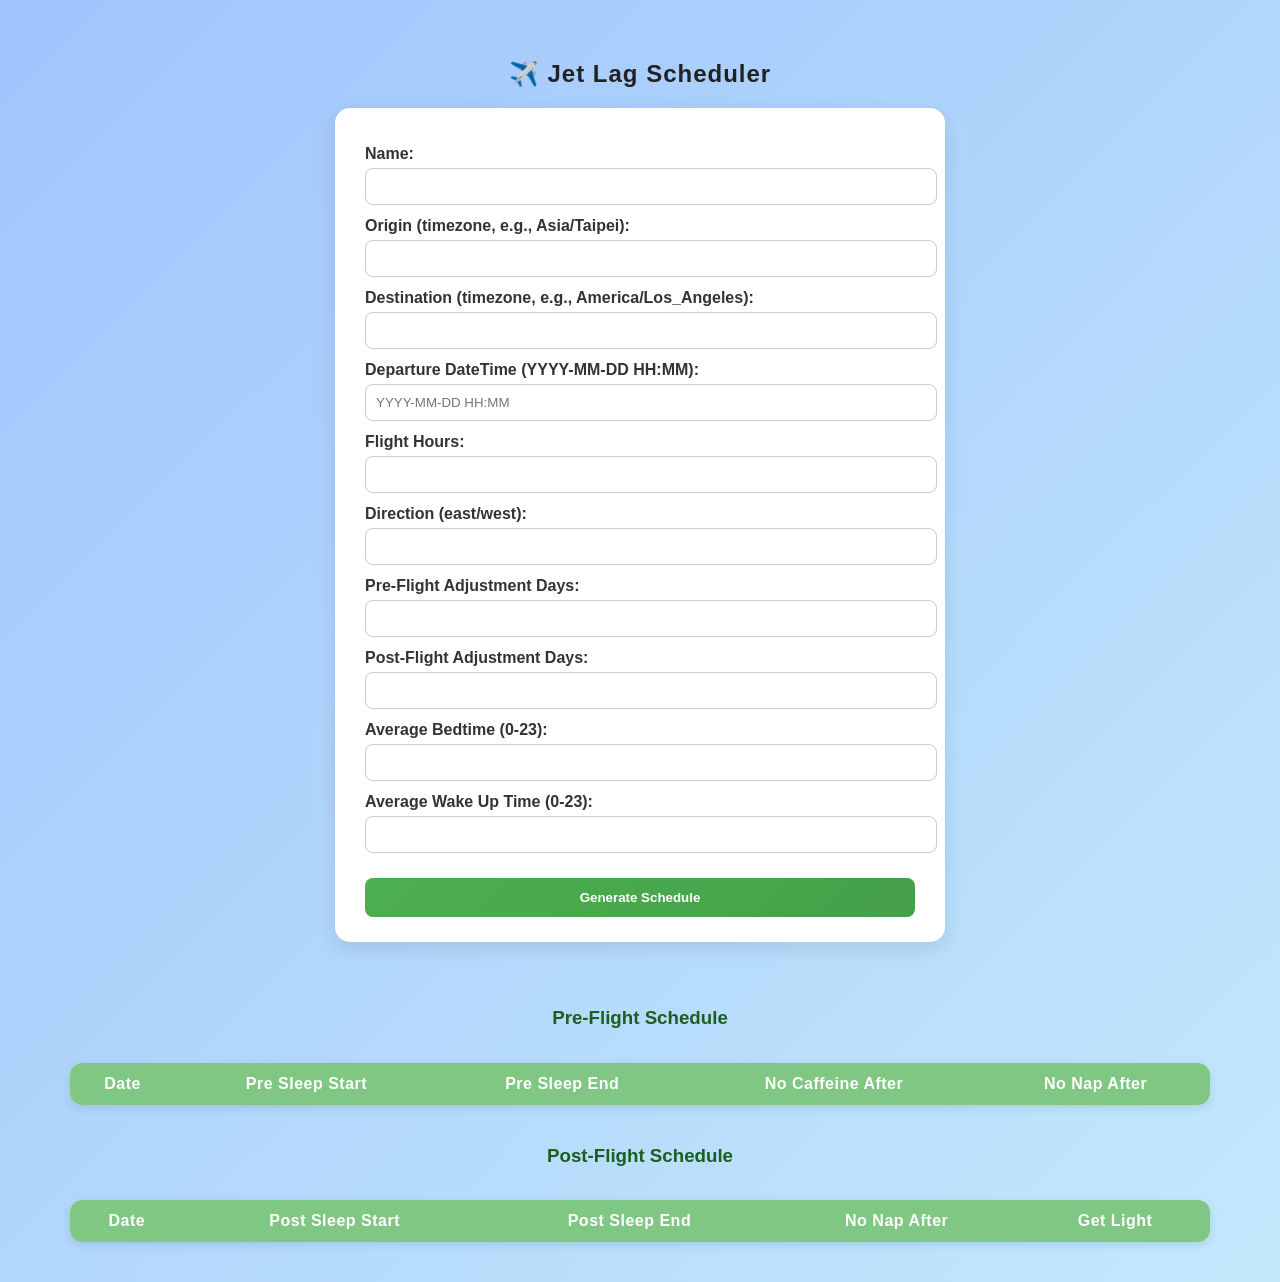
==== static/index.html @ 77e954c3 "working local website v1" ====
<!DOCTYPE html>
<html lang="en">
<head>
    <meta charset="UTF-8">
    <title>Jet Lag Scheduler</title>
    <link rel="stylesheet" href="style.css">
    <script type="text/javascript" src="script.js"></script>
</head>
<body>
   <h2>✈️ Jet Lag Scheduler</h2>
  <form id="flightForm">
    <label>Name:
      <input type="text" name="name" required>
    </label>
    <label>Origin (timezone, e.g., Asia/Taipei):
      <input type="text" name="origin" required>
    </label>
    <label>Destination (timezone, e.g., America/Los_Angeles):
      <input type="text" name="destination" required>
    </label>
    <label>Departure DateTime (YYYY-MM-DD HH:MM):
      <input type="text" name="depart_datetime" placeholder="YYYY-MM-DD HH:MM" required>
    </label>
    <label>Flight Hours:
      <input type="number" name="flight_hours" required>
    </label>
    <label>Direction (east/west):
      <input type="text" name="direction" required>
    </label>
    <label>Pre-Flight Adjustment Days:
      <input type="number" name="pre_days" required>
    </label>
    <label>Post-Flight Adjustment Days:
      <input type="number" name="post_days" required>
    </label>
    <label>Average Bedtime (0-23):
      <input type="number" name="avg_sleep_start" required>
    </label>
    <label>Average Wake Up Time (0-23):
      <input type="number" name="avg_sleep_end" required>
    </label>
    <button type="submit">Generate Schedule</button>
  </form>

  <div id="message"></div>

  <h3>Pre-Flight Schedule</h3>
  <table id="preScheduleTable">
    <thead>
      <tr>
        <th>Date</th>
        <th>Pre Sleep Start</th>
        <th>Pre Sleep End</th>
        <th>No Caffeine After</th>
        <th>No Nap After</th>
      </tr>
    </thead>
    <tbody></tbody>
  </table>

  <h3>Post-Flight Schedule</h3>
  <table id="postScheduleTable">
    <thead>
      <tr>
        <th>Date</th>
        <th>Post Sleep Start</th>
        <th>Post Sleep End</th>
        <th>No Nap After</th>
        <th>Get Light</th>
      </tr>
    </thead>
    <tbody></tbody>
  </table>
</body>
</html>
---- static/style.css ----
body {
      font-family: 'Segoe UI', Roboto, sans-serif;
      background: linear-gradient(135deg, #a1c4fd, #c2e9fb);
      margin: 0;
      padding: 40px;
      color: #333;
      display: flex;
      flex-direction: column;
      align-items: center;
    }

    h2 {
      text-align: center;
      color: #222;
      margin-bottom: 20px;
      letter-spacing: 1px;
    }

    form {
      background: white;
      padding: 25px 30px;
      border-radius: 15px;
      box-shadow: 0 6px 20px rgba(0, 0, 0, 0.1);
      width: 100%;
      max-width: 550px;
    }

    label {
      display: block;
      margin-top: 12px;
      font-weight: 600;
    }

    input {
      width: 100%;
      padding: 10px;
      margin-top: 5px;
      border: 1px solid #ccc;
      border-radius: 8px;
      transition: 0.2s;
    }

    input:focus {
      outline: none;
      border-color: #4CAF50;
      box-shadow: 0 0 4px #4CAF50;
    }

    button {
      margin-top: 25px;
      padding: 12px 20px;
      cursor: pointer;
      background: linear-gradient(135deg, #4CAF50, #45a049);
      color: white;
      border: none;
      border-radius: 8px;
      font-weight: bold;
      width: 100%;
      transition: 0.3s;
    }

    button:hover {
      background: linear-gradient(135deg, #43a047, #3e8e41);
      transform: translateY(-2px);
    }

    #message {
      margin-top: 25px;
      font-weight: bold;
      color: #2e7d32;
      text-align: center;
    }

    h3 {
      margin-top: 40px;
      color: #1b5e20;
      text-align: center;
    }

    table {
      width: 95%;
      border-collapse: collapse;
      margin-top: 15px;
      background: white;
      border-radius: 12px;
      overflow: hidden;
      box-shadow: 0 3px 10px rgba(0, 0, 0, 0.1);
    }

    th, td {
      padding: 12px 10px;
      text-align: center;
    }

    th {
      background: #81c784;
      color: white;
      font-weight: 600;
      letter-spacing: 0.5px;
    }

    tbody tr:nth-child(even) {
      background-color: #f9f9f9;
    }

    tbody tr:hover {
      background-color: #e8f5e9;
      transition: background 0.3s;
    }

    @media (max-width: 600px) {
      body { padding: 20px; }
      form { width: 100%; padding: 20px; }
      table { font-size: 14px; }
    }
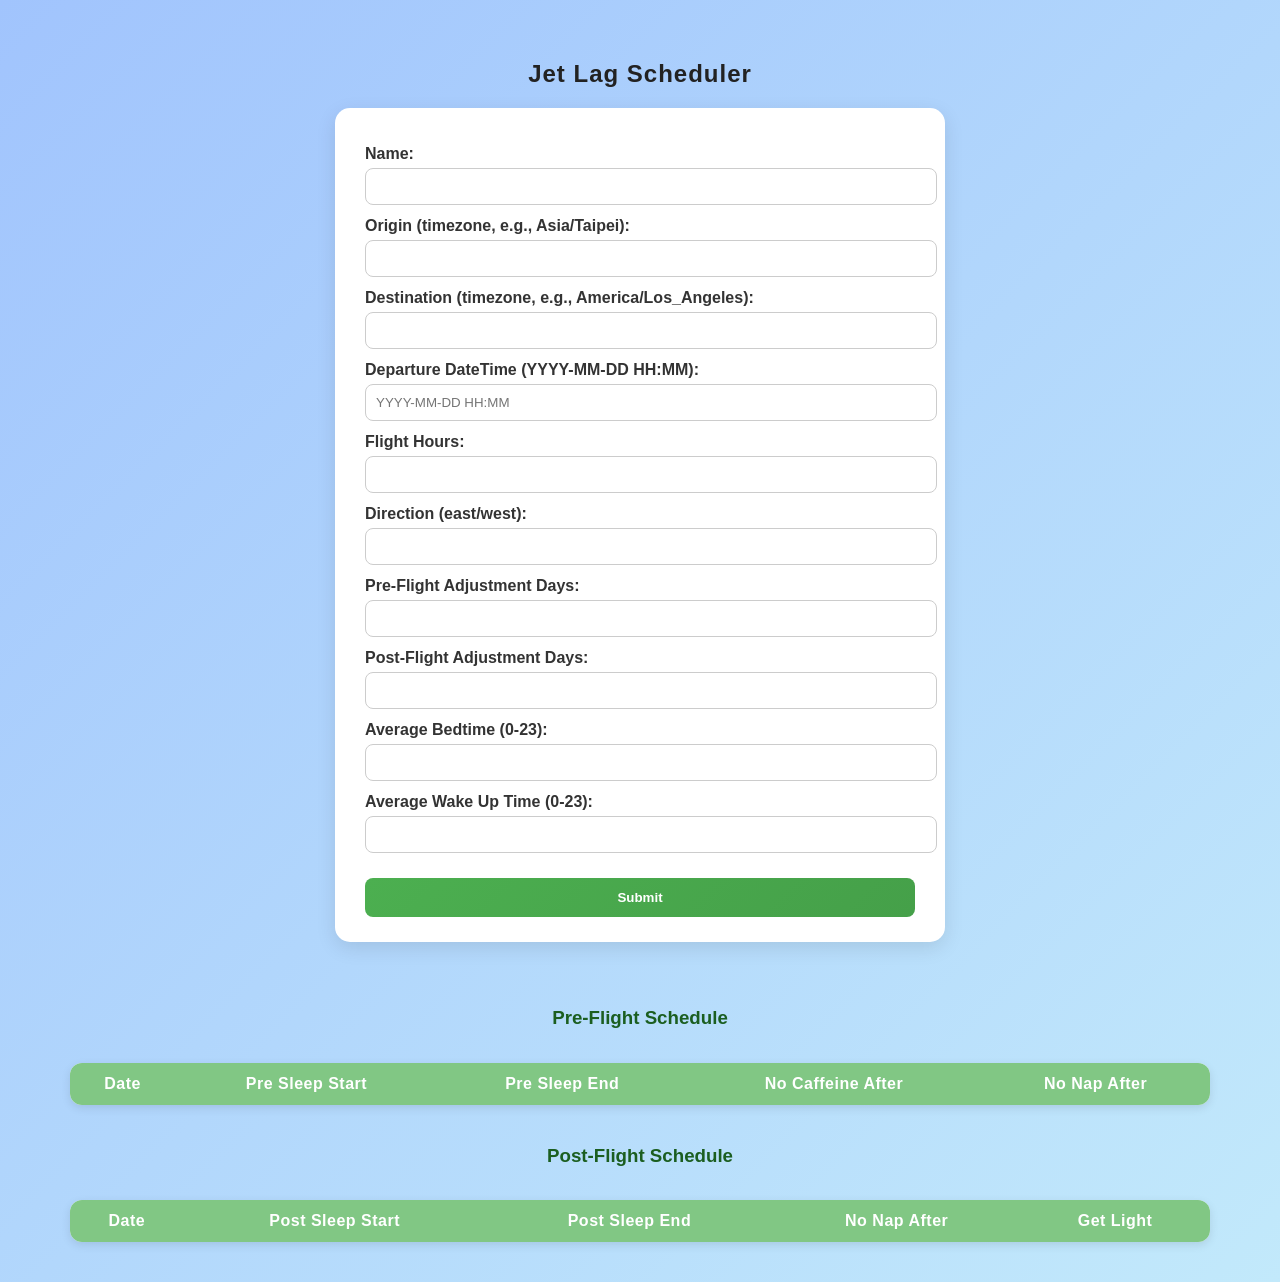
==== commit f3d107d0: "working local website v2" ====
--- a/static/index.html
+++ b/static/index.html
@@ -3,73 +3,56 @@
 <head>
     <meta charset="UTF-8">
     <title>Jet Lag Scheduler</title>
-    <link rel="stylesheet" href="style.css">
-    <script type="text/javascript" src="script.js"></script>
+    <link rel="stylesheet" href="/static/style.css">
 </head>
 <body>
-   <h2>✈️ Jet Lag Scheduler</h2>
-  <form id="flightForm">
-    <label>Name:
-      <input type="text" name="name" required>
-    </label>
-    <label>Origin (timezone, e.g., Asia/Taipei):
-      <input type="text" name="origin" required>
-    </label>
-    <label>Destination (timezone, e.g., America/Los_Angeles):
-      <input type="text" name="destination" required>
-    </label>
-    <label>Departure DateTime (YYYY-MM-DD HH:MM):
-      <input type="text" name="depart_datetime" placeholder="YYYY-MM-DD HH:MM" required>
-    </label>
-    <label>Flight Hours:
-      <input type="number" name="flight_hours" required>
-    </label>
-    <label>Direction (east/west):
-      <input type="text" name="direction" required>
-    </label>
-    <label>Pre-Flight Adjustment Days:
-      <input type="number" name="pre_days" required>
-    </label>
-    <label>Post-Flight Adjustment Days:
-      <input type="number" name="post_days" required>
-    </label>
-    <label>Average Bedtime (0-23):
-      <input type="number" name="avg_sleep_start" required>
-    </label>
-    <label>Average Wake Up Time (0-23):
-      <input type="number" name="avg_sleep_end" required>
-    </label>
-    <button type="submit">Generate Schedule</button>
-  </form>
+    <h2>Jet Lag Scheduler</h2>
+    <form id="flightForm">
+        <label>Name: <input type="text" name="name" required></label>
+        <label>Origin (timezone, e.g., Asia/Taipei): <input type="text" name="origin" required></label>
+        <label>Destination (timezone, e.g., America/Los_Angeles): <input type="text" name="destination" required></label>
+        <label>Departure DateTime (YYYY-MM-DD HH:MM): 
+            <input type="text" name="depart_datetime" placeholder="YYYY-MM-DD HH:MM" required>
+        </label>
+        <label>Flight Hours: <input type="number" name="flight_hours" required></label>
+        <label>Direction (east/west): <input type="text" name="direction" required></label>
+        <label>Pre-Flight Adjustment Days: <input type="number" name="pre_days" required></label>
+        <label>Post-Flight Adjustment Days: <input type="number" name="post_days" required></label>
+        <label>Average Bedtime (0-23): <input type="number" name="avg_sleep_start" required></label>
+        <label>Average Wake Up Time (0-23): <input type="number" name="avg_sleep_end" required></label>
+        <button type="submit">Submit</button>
+    </form>
 
-  <div id="message"></div>
+    <div id="message"></div>
 
-  <h3>Pre-Flight Schedule</h3>
-  <table id="preScheduleTable">
-    <thead>
-      <tr>
-        <th>Date</th>
-        <th>Pre Sleep Start</th>
-        <th>Pre Sleep End</th>
-        <th>No Caffeine After</th>
-        <th>No Nap After</th>
-      </tr>
-    </thead>
-    <tbody></tbody>
-  </table>
+    <h3>Pre-Flight Schedule</h3>
+    <table id="preScheduleTable">
+        <thead>
+            <tr>
+                <th>Date</th>
+                <th>Pre Sleep Start</th>
+                <th>Pre Sleep End</th>
+                <th>No Caffeine After</th>
+                <th>No Nap After</th>
+            </tr>
+        </thead>
+        <tbody></tbody>
+    </table>
 
-  <h3>Post-Flight Schedule</h3>
-  <table id="postScheduleTable">
-    <thead>
-      <tr>
-        <th>Date</th>
-        <th>Post Sleep Start</th>
-        <th>Post Sleep End</th>
-        <th>No Nap After</th>
-        <th>Get Light</th>
-      </tr>
-    </thead>
-    <tbody></tbody>
-  </table>
+    <h3>Post-Flight Schedule</h3>
+    <table id="postScheduleTable">
+        <thead>
+            <tr>
+                <th>Date</th>
+                <th>Post Sleep Start</th>
+                <th>Post Sleep End</th>
+                <th>No Nap After</th>
+                <th>Get Light</th>
+            </tr>
+        </thead>
+        <tbody></tbody>
+    </table>
+
+    <script src="/static/script.js"></script>
 </body>
 </html>
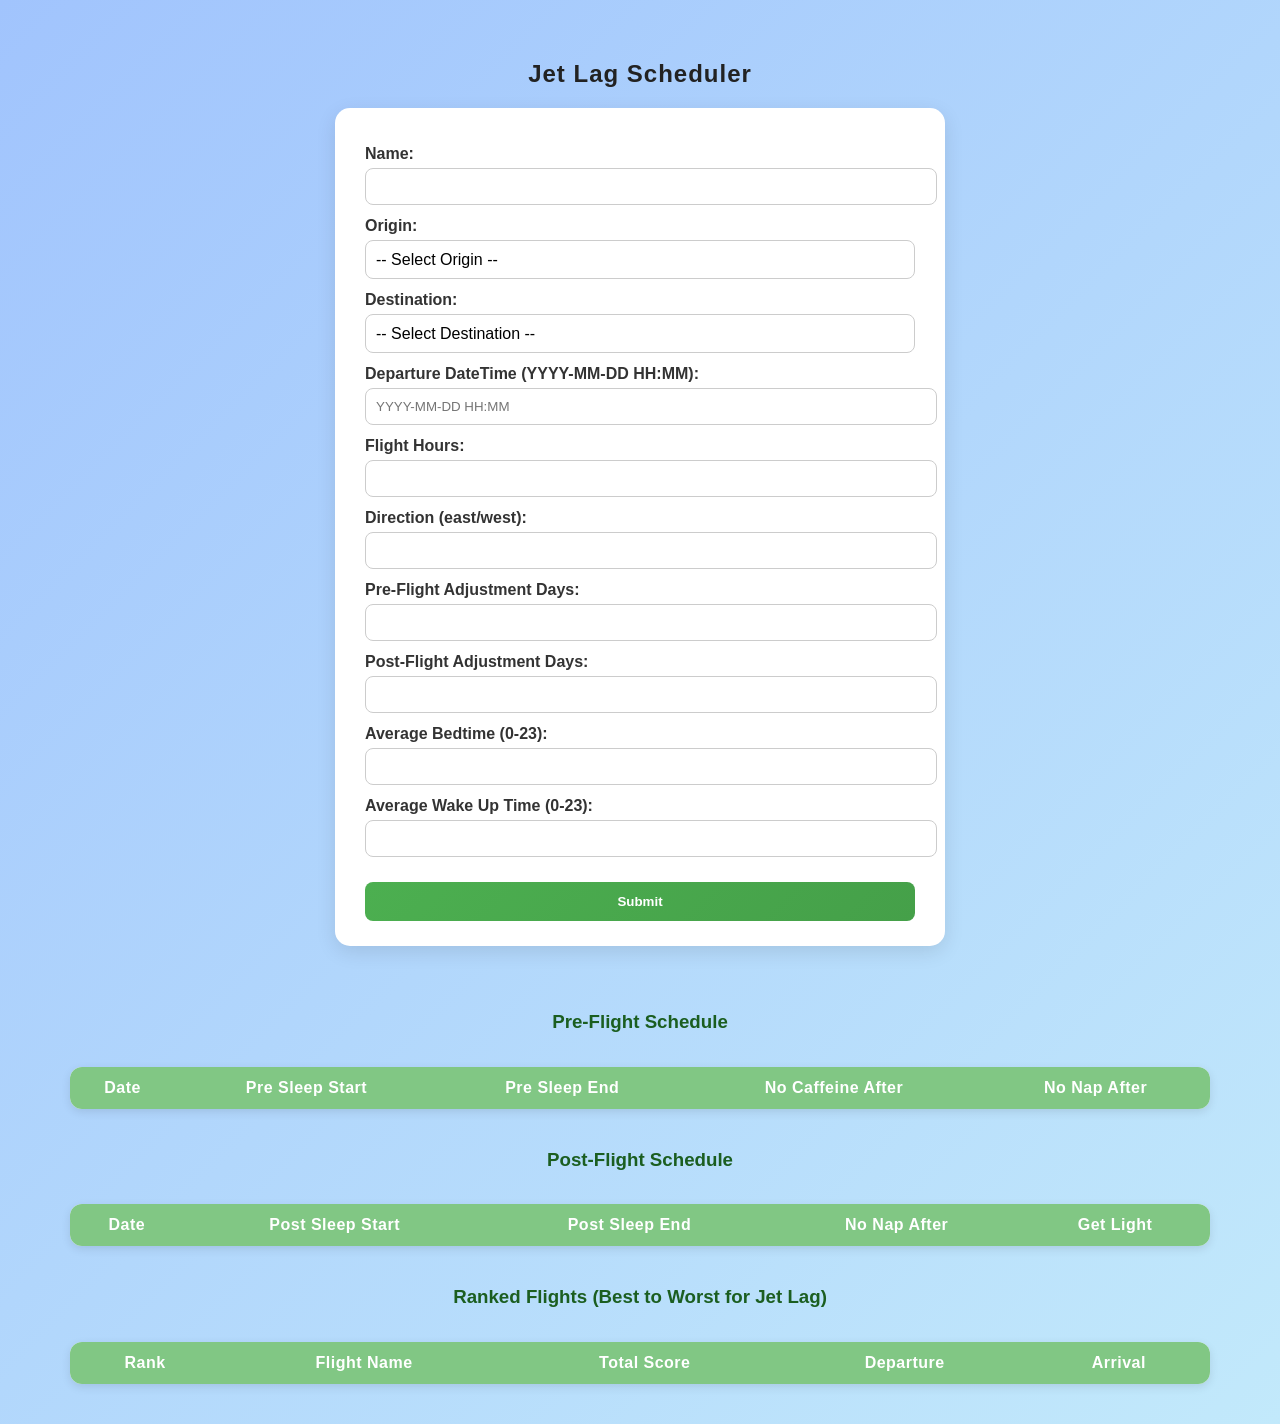
==== commit c3507e55: "working local website with real-time flight ranking" ====
--- a/static/index.html
+++ b/static/index.html
@@ -9,8 +9,122 @@
     <h2>Jet Lag Scheduler</h2>
     <form id="flightForm">
         <label>Name: <input type="text" name="name" required></label>
-        <label>Origin (timezone, e.g., Asia/Taipei): <input type="text" name="origin" required></label>
-        <label>Destination (timezone, e.g., America/Los_Angeles): <input type="text" name="destination" required></label>
+        <label>Origin:
+            <select name="origin" required>
+                <option value="">-- Select Origin --</option>
+                <!-- Asia -->
+                <option value="Asia/Taipei">Asia/Taipei</option>
+                <option value="Asia/Tokyo">Asia/Tokyo</option>
+                <option value="Asia/Shanghai">Asia/Shanghai</option>
+                <option value="Asia/Hong_Kong">Asia/Hong_Kong</option>
+                <option value="Asia/Seoul">Asia/Seoul</option>
+                <option value="Asia/Singapore">Asia/Singapore</option>
+                <option value="Asia/Kolkata">Asia/Kolkata</option>
+                <option value="Asia/Dubai">Asia/Dubai</option>
+                <option value="Asia/Kuala_Lumpur">Asia/Kuala_Lumpur</option>
+                <option value="Asia/Manila">Asia/Manila</option>
+                <option value="Asia/Bangkok">Asia/Bangkok</option>
+                <!-- Europe -->
+                <option value="Europe/London">Europe/London</option>
+                <option value="Europe/Paris">Europe/Paris</option>
+                <option value="Europe/Berlin">Europe/Berlin</option>
+                <option value="Europe/Madrid">Europe/Madrid</option>
+                <option value="Europe/Rome">Europe/Rome</option>
+                <option value="Europe/Moscow">Europe/Moscow</option>
+                <option value="Europe/Amsterdam">Europe/Amsterdam</option>
+                <option value="Europe/Zurich">Europe/Zurich</option>
+                <option value="Europe/Oslo">Europe/Oslo</option>
+                <option value="Europe/Stockholm">Europe/Stockholm</option>
+                <!-- North America -->
+                <option value="America/New_York">America/New_York</option>
+                <option value="America/Chicago">America/Chicago</option>
+                <option value="America/Denver">America/Denver</option>
+                <option value="America/Los_Angeles">America/Los_Angeles</option>
+                <option value="America/Toronto">America/Toronto</option>
+                <option value="America/Vancouver">America/Vancouver</option>
+                <option value="America/Mexico_City">America/Mexico_City</option>
+                <option value="America/Anchorage">America/Anchorage</option>
+                <option value="America/Phoenix">America/Phoenix</option>
+                <option value="America/Detroit">America/Detroit</option>
+                <!-- South America -->
+                <option value="America/Sao_Paulo">America/Sao_Paulo</option>
+                <option value="America/Buenos_Aires">America/Buenos_Aires</option>
+                <option value="America/Lima">America/Lima</option>
+                <option value="America/Bogota">America/Bogota</option>
+                <option value="America/Santiago">America/Santiago</option>
+                <!-- Oceania -->
+                <option value="Australia/Sydney">Australia/Sydney</option>
+                <option value="Australia/Melbourne">Australia/Melbourne</option>
+                <option value="Australia/Brisbane">Australia/Brisbane</option>
+                <option value="Australia/Perth">Australia/Perth</option>
+                <option value="Pacific/Auckland">Pacific/Auckland</option>
+                <option value="Pacific/Fiji">Pacific/Fiji</option>
+                <!-- Africa / Middle East -->
+                <option value="Africa/Johannesburg">Africa/Johannesburg</option>
+                <option value="Africa/Cairo">Africa/Cairo</option>
+                <option value="Africa/Nairobi">Africa/Nairobi</option>
+                <option value="Africa/Lagos">Africa/Lagos</option>
+                <option value="Africa/Casablanca">Africa/Casablanca</option>
+            </select>
+        </label>
+        <label>Destination:
+                <select name="destination" required>
+                <option value="">-- Select Destination --</option>
+                <!-- Asia -->
+                <option value="Asia/Taipei">Asia/Taipei</option>
+                <option value="Asia/Tokyo">Asia/Tokyo</option>
+                <option value="Asia/Shanghai">Asia/Shanghai</option>
+                <option value="Asia/Hong_Kong">Asia/Hong_Kong</option>
+                <option value="Asia/Seoul">Asia/Seoul</option>
+                <option value="Asia/Singapore">Asia/Singapore</option>
+                <option value="Asia/Kolkata">Asia/Kolkata</option>
+                <option value="Asia/Dubai">Asia/Dubai</option>
+                <option value="Asia/Kuala_Lumpur">Asia/Kuala_Lumpur</option>
+                <option value="Asia/Manila">Asia/Manila</option>
+                <option value="Asia/Bangkok">Asia/Bangkok</option>
+                <!-- Europe -->
+                <option value="Europe/London">Europe/London</option>
+                <option value="Europe/Paris">Europe/Paris</option>
+                <option value="Europe/Berlin">Europe/Berlin</option>
+                <option value="Europe/Madrid">Europe/Madrid</option>
+                <option value="Europe/Rome">Europe/Rome</option>
+                <option value="Europe/Moscow">Europe/Moscow</option>
+                <option value="Europe/Amsterdam">Europe/Amsterdam</option>
+                <option value="Europe/Zurich">Europe/Zurich</option>
+                <option value="Europe/Oslo">Europe/Oslo</option>
+                <option value="Europe/Stockholm">Europe/Stockholm</option>
+                <!-- North America -->
+                <option value="America/New_York">America/New_York</option>
+                <option value="America/Chicago">America/Chicago</option>
+                <option value="America/Denver">America/Denver</option>
+                <option value="America/Los_Angeles">America/Los_Angeles</option>
+                <option value="America/Toronto">America/Toronto</option>
+                <option value="America/Vancouver">America/Vancouver</option>
+                <option value="America/Mexico_City">America/Mexico_City</option>
+                <option value="America/Anchorage">America/Anchorage</option>
+                <option value="America/Phoenix">America/Phoenix</option>
+                <option value="America/Detroit">America/Detroit</option>
+                <!-- South America -->
+                <option value="America/Sao_Paulo">America/Sao_Paulo</option>
+                <option value="America/Buenos_Aires">America/Buenos_Aires</option>
+                <option value="America/Lima">America/Lima</option>
+                <option value="America/Bogota">America/Bogota</option>
+                <option value="America/Santiago">America/Santiago</option>
+                <!-- Oceania -->
+                <option value="Australia/Sydney">Australia/Sydney</option>
+                <option value="Australia/Melbourne">Australia/Melbourne</option>
+                <option value="Australia/Brisbane">Australia/Brisbane</option>
+                <option value="Australia/Perth">Australia/Perth</option>
+                <option value="Pacific/Auckland">Pacific/Auckland</option>
+                <option value="Pacific/Fiji">Pacific/Fiji</option>
+                <!-- Africa / Middle East -->
+                <option value="Africa/Johannesburg">Africa/Johannesburg</option>
+                <option value="Africa/Cairo">Africa/Cairo</option>
+                <option value="Africa/Nairobi">Africa/Nairobi</option>
+                <option value="Africa/Lagos">Africa/Lagos</option>
+                <option value="Africa/Casablanca">Africa/Casablanca</option>
+            </select>
+        </label>
         <label>Departure DateTime (YYYY-MM-DD HH:MM): 
             <input type="text" name="depart_datetime" placeholder="YYYY-MM-DD HH:MM" required>
         </label>
@@ -53,6 +167,20 @@
         <tbody></tbody>
     </table>
 
+    <h3>Ranked Flights (Best to Worst for Jet Lag)</h3>
+    <table id="rankedFlightsTable">
+        <thead>
+            <tr>
+                <th>Rank</th>
+                <th>Flight Name</th>
+                <th>Total Score</th>
+                <th>Departure</th>
+                <th>Arrival</th>
+            </tr>
+        </thead>
+        <tbody></tbody>
+    </table>
+
     <script src="/static/script.js"></script>
 </body>
 </html>
--- a/static/style.css
+++ b/static/style.css
@@ -45,6 +45,28 @@
       border-color: #4CAF50;
       box-shadow: 0 0 4px #4CAF50;
     }
+
+    select {
+      width: 100%;
+      padding: 10px;
+      margin-top: 5px;
+      border: 1px solid #ccc;
+      border-radius: 8px;
+      transition: 0.2s;
+      font-family: 'Segoe UI', Roboto, sans-serif;
+      font-size: 16px;
+      background-color: white;
+      -webkit-appearance: none;
+      -moz-appearance: none;
+      appearance: none;
+    }
+
+    select:focus {
+      outline: none;
+      border-color: #4CAF50;
+      box-shadow: 0 0 4px #4CAF50;
+    }
+
 
     button {
       margin-top: 25px;
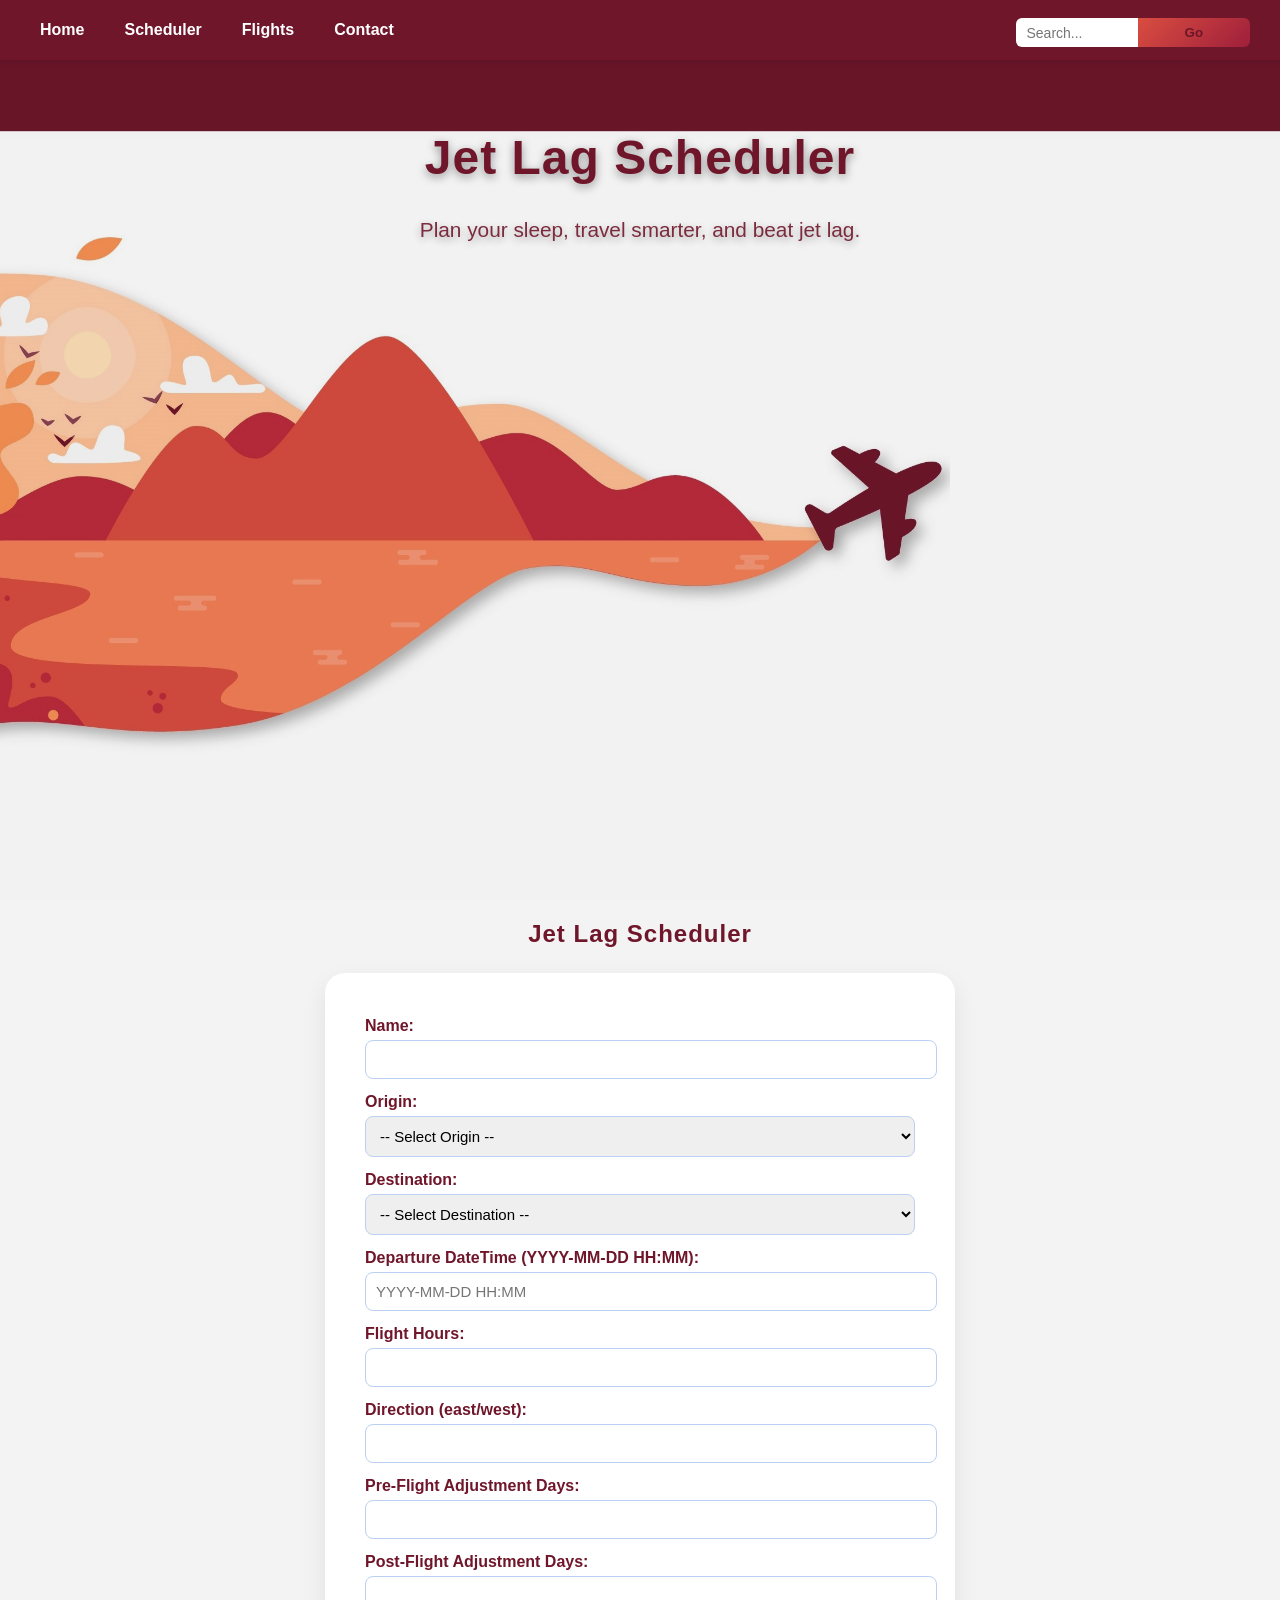
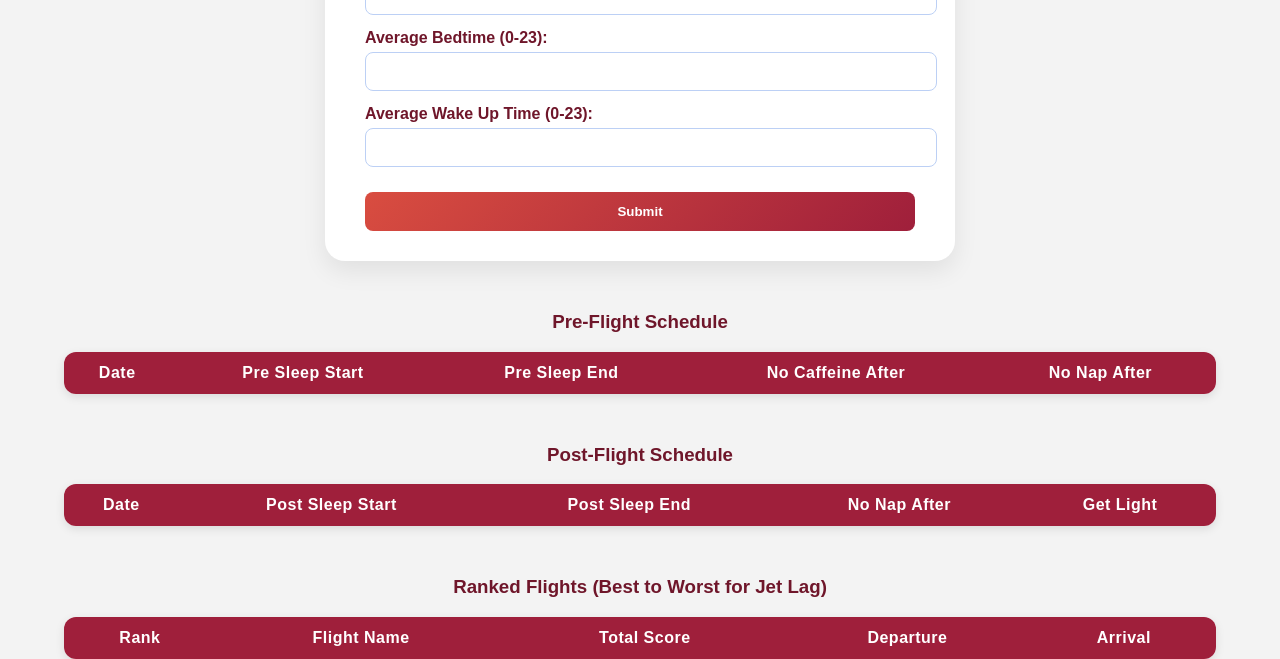
==== commit 68ea0832: "front end design" ====
--- a/static/index.html
+++ b/static/index.html
@@ -6,7 +6,28 @@
     <link rel="stylesheet" href="/static/style.css">
 </head>
 <body>
-    <h2>Jet Lag Scheduler</h2>
+    <header class="top-header">
+    <div class="nav-left">
+        <a href="#">Home</a>
+        <a href="#scheduler">Scheduler</a>
+        <a href="#flights">Flights</a>
+        <a href="#">Contact</a>
+    </div>
+    <div class="nav-right">
+        <input type="text" placeholder="Search...">
+        <button>Go</button>
+    </div>
+    </header>
+
+    <header class="hero-section">
+        <img src="/static/landing.jpg" alt="Jet Lag Scheduler" class="hero-image">
+        <div class="hero-overlay">
+            <h1>Jet Lag Scheduler</h1>
+            <p>Plan your sleep, travel smarter, and beat jet lag.</p>
+        </div>
+    </header>
+
+    <h2 id="scheduler">Jet Lag Scheduler</h2>
     <form id="flightForm">
         <label>Name: <input type="text" name="name" required></label>
         <label>Origin:
@@ -167,7 +188,7 @@
         <tbody></tbody>
     </table>
 
-    <h3>Ranked Flights (Best to Worst for Jet Lag)</h3>
+    <h3 id="flights">Ranked Flights (Best to Worst for Jet Lag)</h3>
     <table id="rankedFlightsTable">
         <thead>
             <tr>
--- a/static/style.css
+++ b/static/style.css
@@ -1,137 +1,251 @@
+.top-header {
+    width: 100%;
+    display: flex;
+    justify-content: space-between;
+    align-items: center;
+    padding: 0px 40px;
+    height: 60px;
+    background-color: #6f162a;
+    color: white;
+    box-shadow: 0 3px 6px rgba(0,0,0,0.1);
+    position: fixed;
+    top: 0;
+    left: 0;
+    z-index: 1000;
+}
+
+.top-header a {
+    color: white;
+    text-decoration: none;
+    margin-right: 40px;
+    font-weight: 600;
+    transition: color 0.3s;
+}
+
+.top-header a:hover {
+    color: #6f162a;
+}
+
+.nav-left {
+    display: flex;
+    align-items: center;
+}
+
+.nav-right {
+    display: flex;
+    align-items: center;
+    margin-right: 70px;
+}
+
+.nav-right input {
+    padding: 6.5px 10px;
+    border-radius: 6px 0 0 6px;
+    border: none;
+    outline: none;
+    font-size: 14px;
+}
+
+.nav-right button {
+    padding: 7px 10px;
+    border: none;
+    border-radius: 0 6px 6px 0;
+    background-color: #6f162a;
+    color: #6f162a;
+    font-weight: bold;
+    cursor: pointer;
+    transition: background 0.3s;
+    margin-bottom: 20px;
+}
+
+.nav-right button:hover {
+    background-color: #6f162a;
+}
+
 body {
-      font-family: 'Segoe UI', Roboto, sans-serif;
-      background: linear-gradient(135deg, #a1c4fd, #c2e9fb);
-      margin: 0;
-      padding: 40px;
-      color: #333;
-      display: flex;
-      flex-direction: column;
-      align-items: center;
-    }
-
-    h2 {
-      text-align: center;
-      color: #222;
-      margin-bottom: 20px;
-      letter-spacing: 1px;
-    }
-
-    form {
-      background: white;
-      padding: 25px 30px;
-      border-radius: 15px;
-      box-shadow: 0 6px 20px rgba(0, 0, 0, 0.1);
-      width: 100%;
-      max-width: 550px;
-    }
-
-    label {
-      display: block;
-      margin-top: 12px;
-      font-weight: 600;
-    }
-
-    input {
-      width: 100%;
-      padding: 10px;
-      margin-top: 5px;
-      border: 1px solid #ccc;
-      border-radius: 8px;
-      transition: 0.2s;
-    }
-
-    input:focus {
-      outline: none;
-      border-color: #4CAF50;
-      box-shadow: 0 0 4px #4CAF50;
-    }
-
-    select {
-      width: 100%;
-      padding: 10px;
-      margin-top: 5px;
-      border: 1px solid #ccc;
-      border-radius: 8px;
-      transition: 0.2s;
-      font-family: 'Segoe UI', Roboto, sans-serif;
-      font-size: 16px;
-      background-color: white;
-      -webkit-appearance: none;
-      -moz-appearance: none;
-      appearance: none;
-    }
-
-    select:focus {
-      outline: none;
-      border-color: #4CAF50;
-      box-shadow: 0 0 4px #4CAF50;
-    }
-
-
-    button {
-      margin-top: 25px;
-      padding: 12px 20px;
-      cursor: pointer;
-      background: linear-gradient(135deg, #4CAF50, #45a049);
-      color: white;
-      border: none;
-      border-radius: 8px;
-      font-weight: bold;
-      width: 100%;
-      transition: 0.3s;
-    }
-
-    button:hover {
-      background: linear-gradient(135deg, #43a047, #3e8e41);
-      transform: translateY(-2px);
-    }
-
-    #message {
-      margin-top: 25px;
-      font-weight: bold;
-      color: #2e7d32;
-      text-align: center;
-    }
-
-    h3 {
-      margin-top: 40px;
-      color: #1b5e20;
-      text-align: center;
-    }
-
-    table {
-      width: 95%;
-      border-collapse: collapse;
-      margin-top: 15px;
-      background: white;
-      border-radius: 12px;
-      overflow: hidden;
-      box-shadow: 0 3px 10px rgba(0, 0, 0, 0.1);
-    }
-
-    th, td {
-      padding: 12px 10px;
-      text-align: center;
-    }
-
-    th {
-      background: #81c784;
-      color: white;
-      font-weight: 600;
-      letter-spacing: 0.5px;
-    }
-
-    tbody tr:nth-child(even) {
-      background-color: #f9f9f9;
-    }
-
-    tbody tr:hover {
-      background-color: #e8f5e9;
-      transition: background 0.3s;
-    }
-
-    @media (max-width: 600px) {
-      body { padding: 20px; }
-      form { width: 100%; padding: 20px; }
-      table { font-size: 14px; }
-    }+  font-family: 'Segoe UI', Roboto, sans-serif;
+  background: rgb(243, 243, 243);
+  margin: 0;
+  padding: 0;
+  color: #333;
+  overflow-x: hidden;
+}
+
+/* --- Hero Section --- */
+.hero-section {
+  position: relative;
+  width: 100vw;
+  height: 100vh;
+  overflow: hidden;
+}
+
+.hero-image {
+  position: absolute;
+  top: 0;
+  left: 0;
+  width: 100%;
+  height: 100%;
+  object-fit: cover;
+  filter: brightness(0.95);
+}
+
+.hero-overlay {
+  position: relative;
+  height: 40%;
+  display: flex;
+  flex-direction: column;
+  align-items: center;
+  justify-content: center;
+  text-align: center;
+  color: #6f162a;
+  text-shadow: 0 3px 10px rgba(0, 0, 0, 0.4);
+}
+
+.hero-overlay h1 {
+  font-size: 3em;
+  margin-bottom: 12px;
+  letter-spacing: 1px;
+}
+
+.hero-overlay p {
+  font-size: 1.3em;
+  opacity: 0.9;
+}
+
+/* --- Main Content --- */
+main {
+  background: linear-gradient(180deg, #eaf3ff 0%, #c8dbf8 100%);
+  border-top-left-radius: 40px;
+  border-top-right-radius: 40px;
+  padding: 60px 20px 100px;
+  margin-top: -40px;
+  display: flex;
+  flex-direction: column;
+  align-items: center;
+}
+
+#form-section {
+  display: flex;
+  flex-direction: column;
+  align-items: center;
+  justify-content: center;
+  width: 100%;
+  max-width: 800px;
+}
+
+h2 {
+  text-align: center;
+  color: #6f162a;
+  margin-bottom: 25px;
+  letter-spacing: 1px;
+}
+
+form {
+  background: white;
+  padding: 30px 40px;
+  border-radius: 20px;
+  box-shadow: 0 10px 25px rgba(0, 0, 0, 0.08);
+  width: 100%;
+  max-width: 550px;
+  margin: 0 auto;
+}
+
+label {
+  display: block;
+  margin-top: 14px;
+  font-weight: 600;
+  color: #6f162a;
+}
+
+input, select {
+  width: 100%;
+  padding: 10px;
+  margin-top: 5px;
+  border: 1px solid #bcd0f5;
+  border-radius: 8px;
+  font-size: 15px;
+  transition: 0.2s;
+}
+
+input:focus, select:focus {
+  outline: none;
+  border-color: #3b82f6;
+  box-shadow: 0 0 4px #60a5fa;
+}
+
+button {
+  margin-top: 25px;
+  padding: 12px 20px;
+  cursor: pointer;
+  background: linear-gradient(135deg, #D94D40, #9f1f3b);
+  color: white;
+  border: none;
+  border-radius: 8px;
+  font-weight: bold;
+  width: 100%;
+  transition: 0.3s;
+}
+
+button:hover {
+  background: linear-gradient(135deg, #D94D40, #9f1f3b);
+  transform: translateY(-2px);
+}
+
+/* --- Tables Section --- */
+#schedule-section {
+  margin-top: 80px;
+  width: 100%;
+  display: flex;
+  flex-direction: column;
+  align-items: center;
+}
+
+#message {
+  margin-top: 40px;
+  font-weight: bold;
+  color: #9f1f3b;
+  text-align: center;
+}
+
+h3 {
+  margin-top: 50px;
+  color: #6f162a;
+  text-align: center;
+}
+
+table {
+  width: 90%;
+  border-collapse: collapse;
+  margin: 15px auto 0 auto;
+  background: white;
+  border-radius: 12px;
+  overflow: hidden;
+  box-shadow: 0 3px 10px rgba(0, 0, 0, 0.1);
+}
+
+th, td {
+  padding: 12px 10px;
+  text-align: center;
+}
+
+th {
+  background: #9f1f3b;
+  color: white;
+  font-weight: 600;
+  letter-spacing: 0.5px;
+}
+
+tbody tr:nth-child(even) {
+  background-color: #f5f9ff;
+}
+
+tbody tr:hover {
+  background-color: #e0efff;
+  transition: background 0.3s;
+}
+
+@media (max-width: 600px) {
+  .hero-overlay h1 { font-size: 2.2em; }
+  .hero-overlay p { font-size: 1em; }
+  form { width: 100%; padding: 25px; }
+  table { font-size: 14px; }
+}
